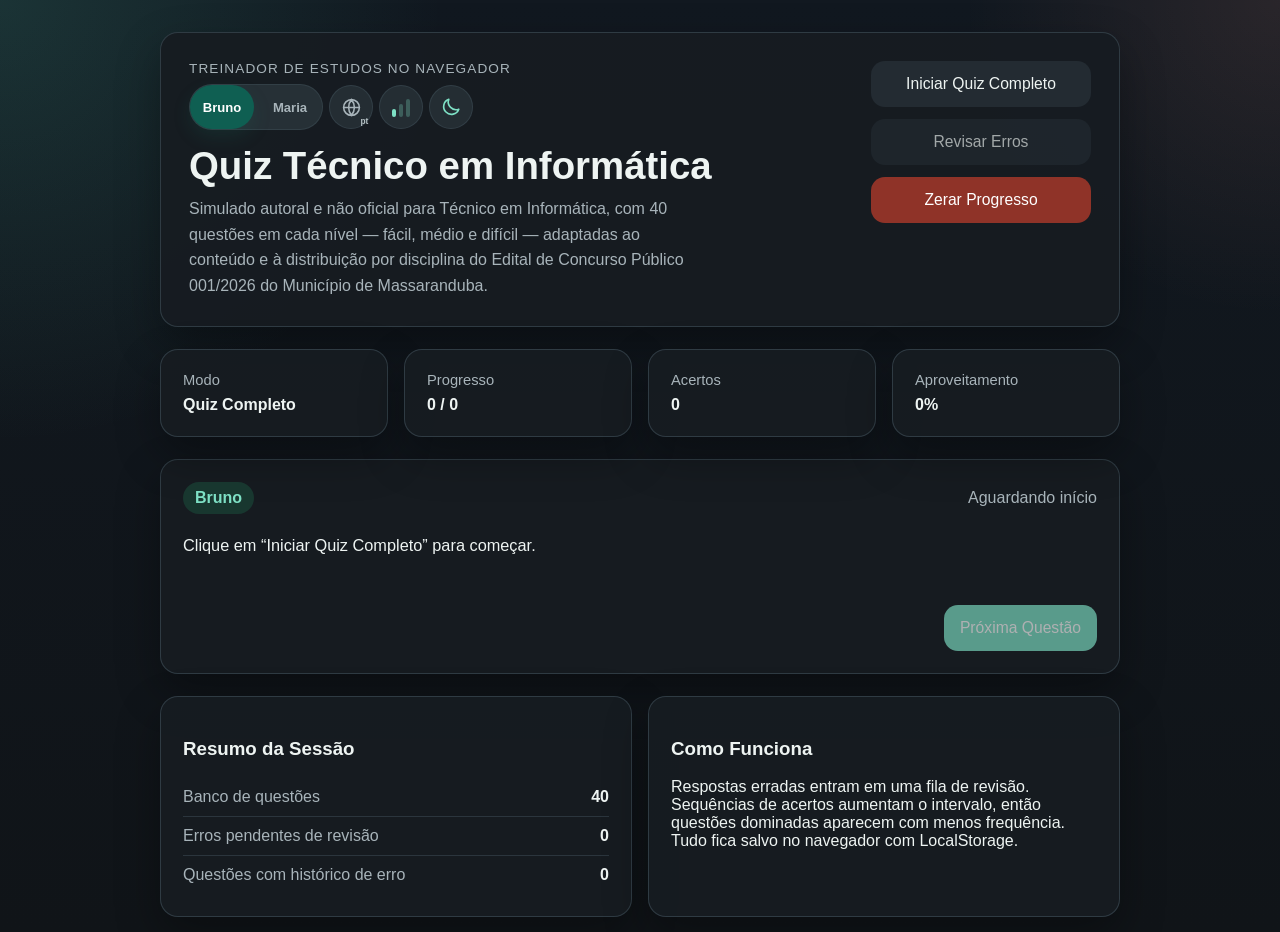
==== index.html @ c8f6e321 "style: refine compact header controls Restore the full Bruno and Maria profile labels, use one langu" ====
<!DOCTYPE html>
<html lang="pt-BR">
<head>
  <meta charset="UTF-8">
  <meta name="viewport" content="width=device-width, initial-scale=1.0">
  <title>Sistema de Quiz Estático</title>
  <script>
    const savedTheme = localStorage.getItem("static-quiz-system-theme");
    document.documentElement.dataset.theme = savedTheme || "dark";
  </script>
  <link rel="stylesheet" href="style.css?v=20260902-icon-controls7">
</head>
<body>
  <main class="app-shell">
    <header class="hero">
      <div>
        <p class="eyebrow" data-i18n="eyebrow">Treinador de estudos no navegador</p>
        <div class="switch-row">
          <div class="profile-switch" role="group" aria-label="Selecionar perfil do quiz" data-i18n-aria-label="profileSwitchLabel">
            <button class="profile-btn active" type="button" data-profile="bruno" aria-label="Bruno" title="Bruno" aria-pressed="true">
              Bruno
            </button>
            <button class="profile-btn" type="button" data-profile="maria" aria-label="Maria" title="Maria" aria-pressed="false">
              Maria
            </button>
          </div>
          <button id="language-toggle-btn" class="language-toggle-btn" type="button" data-language="pt" aria-label="Idioma atual: Português (Brasil). Ativar Inglês (Reino Unido)." title="Idioma atual: Português (Brasil). Ativar Inglês (Reino Unido).">
            <svg class="control-icon language-icon" viewBox="0 0 24 24" aria-hidden="true" focusable="false">
              <circle cx="12" cy="12" r="9"></circle>
              <path d="M3 12h18M12 3a14 14 0 0 1 0 18M12 3a14 14 0 0 0 0 18"></path>
            </svg>
            <span class="language-code language-code-pt" aria-hidden="true">pt</span>
            <span class="language-code language-code-en" aria-hidden="true">en</span>
          </button>
          <div class="mode-controls">
            <button id="difficulty-toggle-btn" class="difficulty-toggle-btn" type="button" data-difficulty="easy" aria-label="Dificuldade atual: Fácil. Ativar Médio.">
              <span class="difficulty-icon" aria-hidden="true">
                <span></span>
                <span></span>
                <span></span>
              </span>
              <span class="visually-hidden" data-i18n="difficultyToggleLabel">Dificuldade:</span>
              <strong id="difficulty-toggle-value" class="visually-hidden">Fácil</strong>
            </button>
            <button id="theme-toggle-btn" class="theme-toggle-btn" type="button" aria-pressed="false" data-i18n-aria-label="themeToggleLabel" data-i18n-title="themeToggleLabel" title="Alternar modo escuro">
              <svg class="control-icon theme-state-icon theme-sun-icon" viewBox="0 0 24 24" aria-hidden="true" focusable="false">
                <circle cx="12" cy="12" r="4"></circle>
                <path d="M12 2v2M12 20v2M4.93 4.93l1.42 1.42M17.66 17.66l1.41 1.41M2 12h2M20 12h2M4.93 19.07l1.42-1.42M17.66 6.34l1.41-1.41"></path>
              </svg>
              <svg class="control-icon theme-state-icon theme-moon-icon" viewBox="0 0 24 24" aria-hidden="true" focusable="false">
                <path d="M20.5 14.4A8.5 8.5 0 0 1 9.6 3.5 8.5 8.5 0 1 0 20.5 14.4z"></path>
              </svg>
              <span class="theme-toggle-label visually-hidden" data-i18n="themeToggle">Tema escuro</span>
            </button>
          </div>
        </div>
        <h1 id="app-title">Quiz Técnico em Informática</h1>
        <p id="app-subtitle" class="subtitle">
          Simulado autoral e não oficial com 40 questões nos níveis fácil, médio e difícil, progresso salvo e revisão de erros.
        </p>
      </div>
      <div class="hero-actions">
        <button id="start-all-btn" class="secondary-btn" data-i18n="startAll">Iniciar Quiz Completo</button>
        <button id="review-mode-btn" class="secondary-btn" data-i18n="reviewWrong">Revisar Erros</button>
        <button id="reset-progress-btn" class="danger-btn" data-i18n="resetProgress">Zerar Progresso</button>
      </div>
    </header>

    <section class="dashboard">
      <article class="card stat-card">
        <span class="stat-label" data-i18n="modeLabel">Modo</span>
        <strong id="mode-label">Quiz Completo</strong>
      </article>
      <article class="card stat-card">
        <span class="stat-label" data-i18n="progressLabel">Progresso</span>
        <strong id="progress-label">0 / 0</strong>
      </article>
      <article class="card stat-card">
        <span class="stat-label" data-i18n="scoreLabel">Acertos</span>
        <strong id="score-label">0</strong>
      </article>
      <article class="card stat-card">
        <span class="stat-label" data-i18n="accuracyLabel">Aproveitamento</span>
        <strong id="accuracy-label">0%</strong>
      </article>
    </section>

    <section class="card question-panel">
      <div class="question-meta">
        <span id="question-category" class="pill">Categoria</span>
        <span id="question-position">Questão 1</span>
      </div>

      <div id="question-text" class="question-text" role="heading" aria-level="2" tabindex="-1" aria-live="polite">
        Clique em “Iniciar Quiz Completo” para começar.
      </div>

      <div id="answer-buttons" class="answer-grid"></div>

      <div id="feedback-box" class="feedback-box hidden" aria-live="polite"></div>

      <div class="question-actions">
        <button id="next-btn" class="primary-btn" disabled data-i18n="nextQuestion">Próxima Questão</button>
      </div>
    </section>

    <section class="grid-two">
      <article class="card">
        <h3 data-i18n="sessionSummaryTitle">Resumo da Sessão</h3>
        <dl class="summary-list">
          <div>
            <dt data-i18n="questionBankLabel">Banco de questões</dt>
            <dd id="bank-size">0</dd>
          </div>
          <div>
            <dt data-i18n="pendingReviewLabel">Erros pendentes de revisão</dt>
            <dd id="pending-review">0</dd>
          </div>
          <div>
            <dt data-i18n="trackedReviewLabel">Questões com histórico de erro</dt>
            <dd id="tracked-review">0</dd>
          </div>
        </dl>
      </article>

      <article class="card">
        <h3 data-i18n="howItWorksTitle">Como Funciona</h3>
        <p data-i18n="howItWorksText">
          Respostas erradas entram em uma fila de revisão. Sequências de acertos aumentam o intervalo,
          então questões dominadas aparecem com menos frequência. Tudo fica salvo no navegador com LocalStorage.
        </p>
      </article>
    </section>
  </main>

  <script src="questions.js?v=20260902-difficulty1"></script>
  <script src="bruno-hard-questions.js?v=20260902-evidence2"></script>
  <script src="bruno-easy-questions.js?v=20260902-evidence2"></script>
  <script src="bruno-difficult-questions.js?v=20260902-evidence2"></script>
  <script src="bruno-question-banks.js?v=20260902-difficulty1"></script>
  <script src="maria-hard-questions.js?v=20260902-difficulty2"></script>
  <script src="maria-easy-questions.js?v=20260902-difficulty2"></script>
  <script src="maria-question-banks.js?v=20260902-difficulty2"></script>
  <script src="questions-en.js?v=20260902-difficulty2"></script>
  <script src="bruno-hard-questions-en.js?v=20260902-evidence2"></script>
  <script src="bruno-easy-questions-en.js?v=20260902-evidence2"></script>
  <script src="bruno-difficult-questions-en.js?v=20260902-evidence2"></script>
  <script src="maria-hard-questions-en.js?v=20260902-difficulty2"></script>
  <script src="maria-easy-questions-en.js?v=20260902-difficulty2"></script>
  <script src="maria-mode-translations-en.js?v=20260902-difficulty2"></script>
  <script src="app.js?v=20260902-icon-controls7"></script>
</body>
</html>
---- style.css ----
:root {
  color-scheme: light;
  --bg: #f4f1ea;
  --panel: #fffdf8;
  --panel-strong: #ffffff;
  --ink: #1f2a2e;
  --muted: #66757d;
  --line: #d8d0c4;
  --accent: #1d6f5f;
  --accent-soft: #d7efe9;
  --danger: #a84432;
  --danger-action: #2b2f31;
  --danger-soft: #f8ddd7;
  --success: #206246;
  --success-soft: #dcf4e5;
  --shadow: 0 18px 45px rgba(43, 49, 52, 0.08);
  --radius: 18px;
}

html[data-theme="dark"] {
  color-scheme: dark;
  --bg: #101418;
  --panel: #171c21;
  --panel-strong: #1e252b;
  --ink: #eef4f2;
  --muted: #a8b4ba;
  --line: #344149;
  --accent: #7ee0c5;
  --accent-strong: #0f5f52;
  --accent-soft: #18372f;
  --danger: #ff9b85;
  --danger-action: #8f3328;
  --danger-soft: #3b211f;
  --success: #84d9a9;
  --success-soft: #183225;
  --shadow: 0 18px 45px rgba(0, 0, 0, 0.32);
}

* {
  box-sizing: border-box;
}

body {
  margin: 0;
  min-height: 100vh;
  font-family: "Segoe UI", Tahoma, Geneva, Verdana, sans-serif;
  color: var(--ink);
  background:
    radial-gradient(circle at top left, rgba(29, 111, 95, 0.12), transparent 28%),
    radial-gradient(circle at top right, rgba(168, 68, 50, 0.08), transparent 20%),
    linear-gradient(180deg, #f8f5ee 0%, var(--bg) 100%);
}

html[data-theme="dark"] body {
  background:
    radial-gradient(circle at top left, rgba(78, 195, 166, 0.16), transparent 28%),
    radial-gradient(circle at top right, rgba(255, 155, 133, 0.1), transparent 20%),
    linear-gradient(180deg, #111820 0%, var(--bg) 100%);
}

.app-shell {
  width: min(960px, calc(100% - 32px));
  margin: 32px auto 48px;
}

.hero,
.card {
  background: color-mix(in srgb, var(--panel) 94%, transparent);
  border: 1px solid color-mix(in srgb, var(--line) 85%, transparent);
  border-radius: var(--radius);
  box-shadow: var(--shadow);
}

.hero {
  display: flex;
  justify-content: space-between;
  gap: 24px;
  padding: 28px;
  margin-bottom: 22px;
}

.eyebrow {
  margin: 0 0 8px;
  font-size: 0.85rem;
  letter-spacing: 0.08em;
  text-transform: uppercase;
  color: var(--muted);
}

.hero h1 {
  margin: 0 0 8px;
  font-size: clamp(2rem, 3vw, 2.7rem);
}

.switch-row {
  display: flex;
  flex-wrap: nowrap;
  gap: 6px;
  align-items: center;
  margin-bottom: 14px;
}

.mode-controls {
  display: inline-flex;
  flex-wrap: nowrap;
  gap: 6px;
  align-items: center;
  min-width: 0;
}

.profile-switch {
  display: grid;
  grid-template-columns: repeat(2, 64px);
  gap: 4px;
  height: 46px;
  padding: 0;
  border: 1px solid color-mix(in srgb, var(--line) 90%, transparent);
  border-radius: 999px;
  background: color-mix(in srgb, var(--panel-strong) 62%, var(--line));
}

.profile-btn,
.language-toggle-btn,
.difficulty-toggle-btn,
.theme-toggle-btn {
  width: 44px;
  height: 44px;
  min-width: 44px;
  min-height: 44px;
  padding: 0;
  border-radius: 999px;
  background: transparent;
  color: var(--muted);
  font-weight: 700;
}

.profile-btn,
.language-toggle-btn {
  display: grid;
  place-items: center;
}

.language-toggle-btn {
  position: relative;
}

.profile-btn {
  width: 64px;
  min-width: 64px;
  font-size: 0.82rem;
}

.language-toggle-btn,
.difficulty-toggle-btn,
.theme-toggle-btn {
  display: inline-flex;
  justify-content: center;
  align-items: center;
  border: 1px solid color-mix(in srgb, var(--line) 90%, transparent);
  background: color-mix(in srgb, var(--panel-strong) 72%, var(--line));
}

.theme-toggle-btn {
  flex: 0 0 auto;
}

.difficulty-toggle-btn {
  flex: 0 0 auto;
}

.control-icon {
  width: 21px;
  height: 21px;
  fill: none;
  stroke: currentColor;
  stroke-width: 1.8;
  stroke-linecap: round;
  stroke-linejoin: round;
}

.language-icon {
  width: 21px;
  height: 21px;
}

.language-code {
  position: absolute;
  right: 4px;
  bottom: 3px;
  font-size: 0.52rem;
  font-weight: 800;
  line-height: 1;
  letter-spacing: -0.02em;
}

.language-code-pt {
  color: color-mix(in srgb, var(--muted) 85%, var(--ink));
}

.language-code-en {
  display: none;
  color: var(--accent);
}

.language-toggle-btn[data-language="en"] .language-code-pt {
  display: none;
}

.language-toggle-btn[data-language="en"] .language-code-en {
  display: block;
}

.difficulty-icon {
  display: inline-flex;
  align-items: flex-end;
  gap: 3px;
  height: 20px;
  color: var(--accent);
}

.difficulty-icon span {
  width: 4px;
  border-radius: 999px;
  background: currentColor;
  opacity: 0.28;
  transition: opacity 0.18s ease;
}

.difficulty-icon span:nth-child(1) {
  height: 8px;
}

.difficulty-icon span:nth-child(2) {
  height: 13px;
}

.difficulty-icon span:nth-child(3) {
  height: 18px;
}

.difficulty-toggle-btn[data-difficulty="easy"] .difficulty-icon span:nth-child(1),
.difficulty-toggle-btn[data-difficulty="medium"] .difficulty-icon span:nth-child(-n + 2),
.difficulty-toggle-btn[data-difficulty="hard"] .difficulty-icon span {
  opacity: 1;
}

.visually-hidden {
  position: absolute;
  width: 1px;
  height: 1px;
  padding: 0;
  margin: -1px;
  overflow: hidden;
  clip: rect(0 0 0 0);
  clip-path: inset(50%);
  white-space: nowrap;
  border: 0;
}

.difficulty-toggle-btn[hidden] {
  display: none;
}

.theme-state-icon {
  width: 22px;
  height: 22px;
  color: var(--accent);
}

.theme-moon-icon {
  display: none;
}

html[data-theme="dark"] .theme-sun-icon {
  display: none;
}

html[data-theme="dark"] .theme-moon-icon {
  display: block;
}

.profile-btn.active {
  background: var(--accent-strong, var(--accent));
  color: #fff;
  box-shadow: 0 8px 18px rgba(29, 111, 95, 0.18);
}

.subtitle {
  margin: 0;
  max-width: 58ch;
  color: var(--muted);
  line-height: 1.6;
}

.hero-actions {
  display: flex;
  flex-direction: column;
  gap: 12px;
  min-width: 220px;
}

.dashboard,
.grid-two {
  display: grid;
  gap: 16px;
}

.dashboard {
  grid-template-columns: repeat(4, minmax(0, 1fr));
  margin-bottom: 22px;
}

.grid-two {
  grid-template-columns: repeat(2, minmax(0, 1fr));
}

.card {
  padding: 22px;
}

.stat-card {
  display: flex;
  flex-direction: column;
  gap: 8px;
}

.stat-label {
  color: var(--muted);
  font-size: 0.92rem;
}

.question-panel {
  margin-bottom: 22px;
}

.question-meta {
  display: flex;
  justify-content: space-between;
  align-items: center;
  gap: 16px;
  margin-bottom: 18px;
  color: var(--muted);
}

.pill {
  display: inline-flex;
  align-items: center;
  padding: 7px 12px;
  border-radius: 999px;
  background: var(--accent-soft);
  color: var(--accent);
  font-weight: 700;
}

.question-text {
  margin: 0 0 24px;
  font-size: 1.02rem;
  line-height: 1.62;
  font-weight: 500;
  overflow-wrap: anywhere;
}

.text-block {
  margin: 0 0 12px;
}

.text-block:last-child {
  margin-bottom: 0;
}

.text-block-heading {
  margin-top: 16px;
  font-weight: 800;
  color: var(--ink);
}

.text-block-item {
  margin-left: 16px;
  padding-left: 12px;
  border-left: 3px solid color-mix(in srgb, var(--accent) 35%, transparent);
  color: color-mix(in srgb, var(--ink) 92%, var(--muted));
}

.answer-grid {
  display: grid;
  grid-template-columns: 1fr;
  gap: 14px;
}

button {
  border: 0;
  border-radius: 14px;
  cursor: pointer;
  transition: transform 0.18s ease, box-shadow 0.18s ease, background-color 0.18s ease;
}

button:focus-visible,
.question-text:focus-visible {
  outline: 3px solid var(--accent);
  outline-offset: 3px;
}

button:hover:not(:disabled) {
  transform: translateY(-1px);
}

button:disabled {
  cursor: not-allowed;
  opacity: 0.65;
}

.answer-btn,
.primary-btn,
.secondary-btn,
.danger-btn {
  padding: 14px 16px;
  font-size: 0.98rem;
}

.answer-btn {
  display: flex;
  align-items: flex-start;
  gap: 12px;
  text-align: left;
  background: var(--panel-strong);
  border: 1px solid var(--line);
  color: var(--ink);
}

.answer-letter {
  display: inline-flex;
  flex: 0 0 auto;
  align-items: center;
  justify-content: center;
  width: 28px;
  height: 28px;
  border-radius: 50%;
  background: color-mix(in srgb, var(--line) 52%, var(--panel-strong));
  color: var(--ink);
  font-weight: 800;
}

.answer-label {
  min-width: 0;
  line-height: 1.5;
  overflow-wrap: anywhere;
}

.answer-btn:hover:not(:disabled) {
  box-shadow: 0 10px 25px rgba(31, 42, 46, 0.08);
}

.answer-btn.correct {
  background: var(--success-soft);
  border-color: rgba(32, 98, 70, 0.35);
  color: var(--success);
}

.answer-btn.incorrect {
  background: var(--danger-soft);
  border-color: rgba(168, 68, 50, 0.35);
  color: var(--danger);
}

.primary-btn {
  background: var(--accent);
  color: #fff;
}

.secondary-btn {
  background: color-mix(in srgb, var(--panel-strong) 78%, var(--line));
  color: var(--ink);
}

.danger-btn {
  background: var(--danger-action);
  color: #fff;
}

.question-actions {
  display: flex;
  justify-content: flex-end;
  margin-top: 22px;
}

.feedback-box {
  margin-top: 18px;
  padding: 14px 16px;
  border-radius: 14px;
  line-height: 1.55;
  border: 1px solid transparent;
}

.feedback-box.success {
  background: var(--success-soft);
  color: var(--success);
  border-color: rgba(32, 98, 70, 0.3);
}

.feedback-box.error {
  background: var(--danger-soft);
  color: var(--danger);
  border-color: rgba(168, 68, 50, 0.3);
}

.hidden {
  display: none;
}

.summary-list {
  margin: 0;
}

.summary-list div {
  display: flex;
  justify-content: space-between;
  gap: 16px;
  padding: 10px 0;
  border-bottom: 1px solid color-mix(in srgb, var(--line) 70%, transparent);
}

.summary-list div:last-child {
  border-bottom: 0;
}

.summary-list dt {
  color: var(--muted);
}

.summary-list dd {
  margin: 0;
  font-weight: 700;
}

@media (max-width: 840px) {
  .hero,
  .dashboard,
  .grid-two,
  .answer-grid {
    grid-template-columns: 1fr;
  }

  .hero {
    flex-direction: column;
  }

  .hero-actions {
    min-width: auto;
  }
}

@media (max-width: 520px) {
  .app-shell {
    width: min(100% - 20px, 960px);
    margin: 16px auto 32px;
  }

  .hero,
  .card {
    border-radius: 14px;
  }

  .hero,
  .card {
    padding: 18px;
  }

  .question-meta {
    align-items: flex-start;
    flex-direction: column;
    gap: 10px;
  }

  .answer-btn,
  .primary-btn,
  .secondary-btn,
  .danger-btn {
    width: 100%;
  }
}

@media (max-width: 480px) {
  .switch-row {
    justify-content: center;
    gap: 4px;
  }

  .mode-controls {
    gap: 4px;
  }
}

@media (max-width: 360px) {
  .app-shell {
    width: min(100% - 14px, 960px);
  }

  .switch-row {
    width: calc(100% + 36px);
    margin-inline: -18px;
  }
}
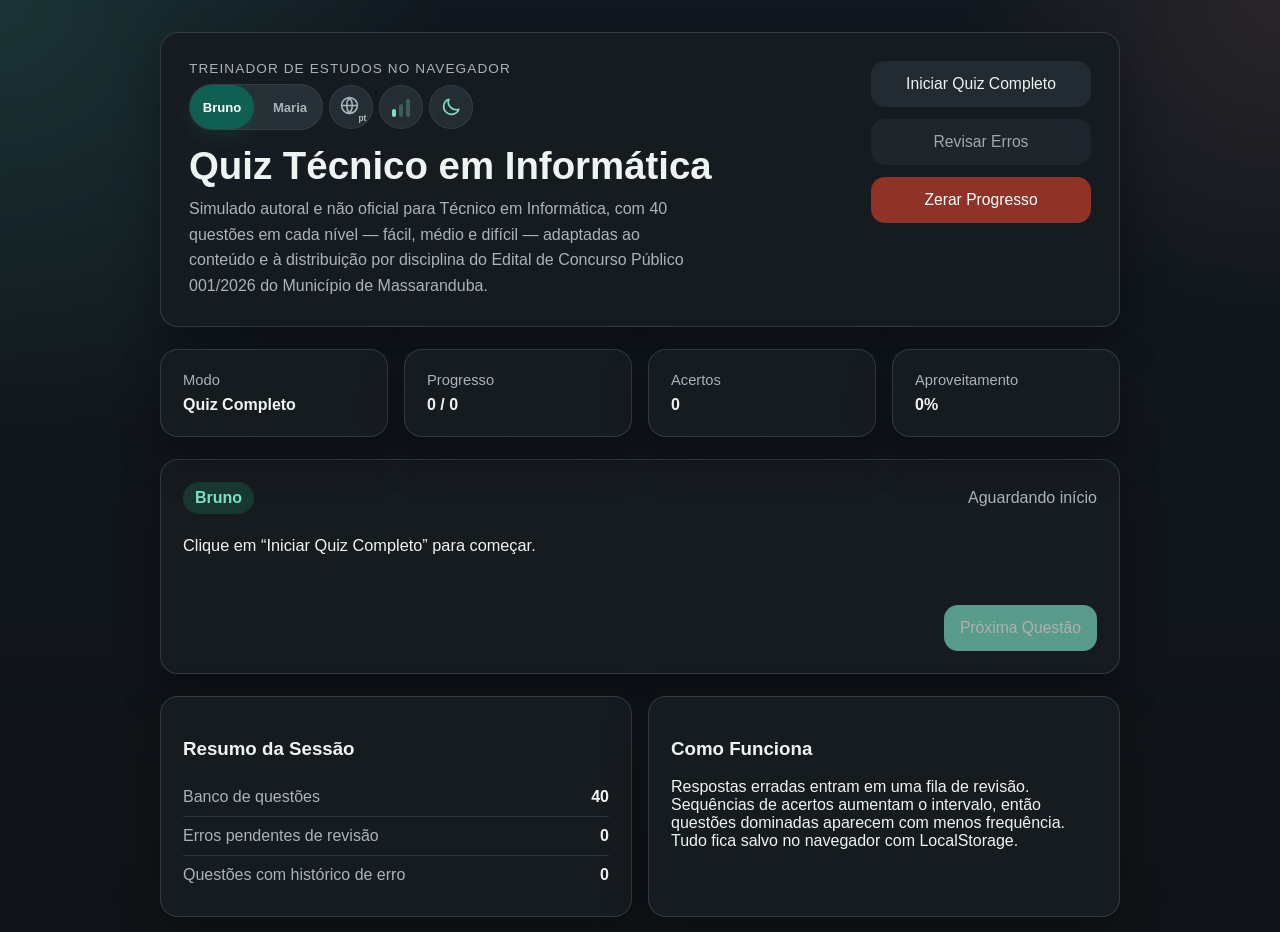
==== commit 12073665: "style: clarify language control state Keep the pt/en badge inside the language button and colour bot" ====
--- a/index.html
+++ b/index.html
@@ -8,7 +8,7 @@
     const savedTheme = localStorage.getItem("static-quiz-system-theme");
     document.documentElement.dataset.theme = savedTheme || "dark";
   </script>
-  <link rel="stylesheet" href="style.css?v=20260902-icon-controls7">
+  <link rel="stylesheet" href="style.css?v=20260902-icon-controls8">
 </head>
 <body>
   <main class="app-shell">
@@ -148,6 +148,6 @@
   <script src="maria-hard-questions-en.js?v=20260902-difficulty2"></script>
   <script src="maria-easy-questions-en.js?v=20260902-difficulty2"></script>
   <script src="maria-mode-translations-en.js?v=20260902-difficulty2"></script>
-  <script src="app.js?v=20260902-icon-controls7"></script>
+  <script src="app.js?v=20260902-icon-controls8"></script>
 </body>
 </html>
--- a/style.css
+++ b/style.css
@@ -181,12 +181,14 @@
 .language-icon {
   width: 21px;
   height: 21px;
+  transform: translate(-2px, -2px);
+  transition: color 0.18s ease;
 }
 
 .language-code {
   position: absolute;
-  right: 4px;
-  bottom: 3px;
+  right: 6px;
+  bottom: 6px;
   font-size: 0.52rem;
   font-weight: 800;
   line-height: 1;
@@ -208,6 +210,10 @@
 
 .language-toggle-btn[data-language="en"] .language-code-en {
   display: block;
+}
+
+.language-toggle-btn[data-language="en"] .language-icon {
+  color: var(--accent);
 }
 
 .difficulty-icon {
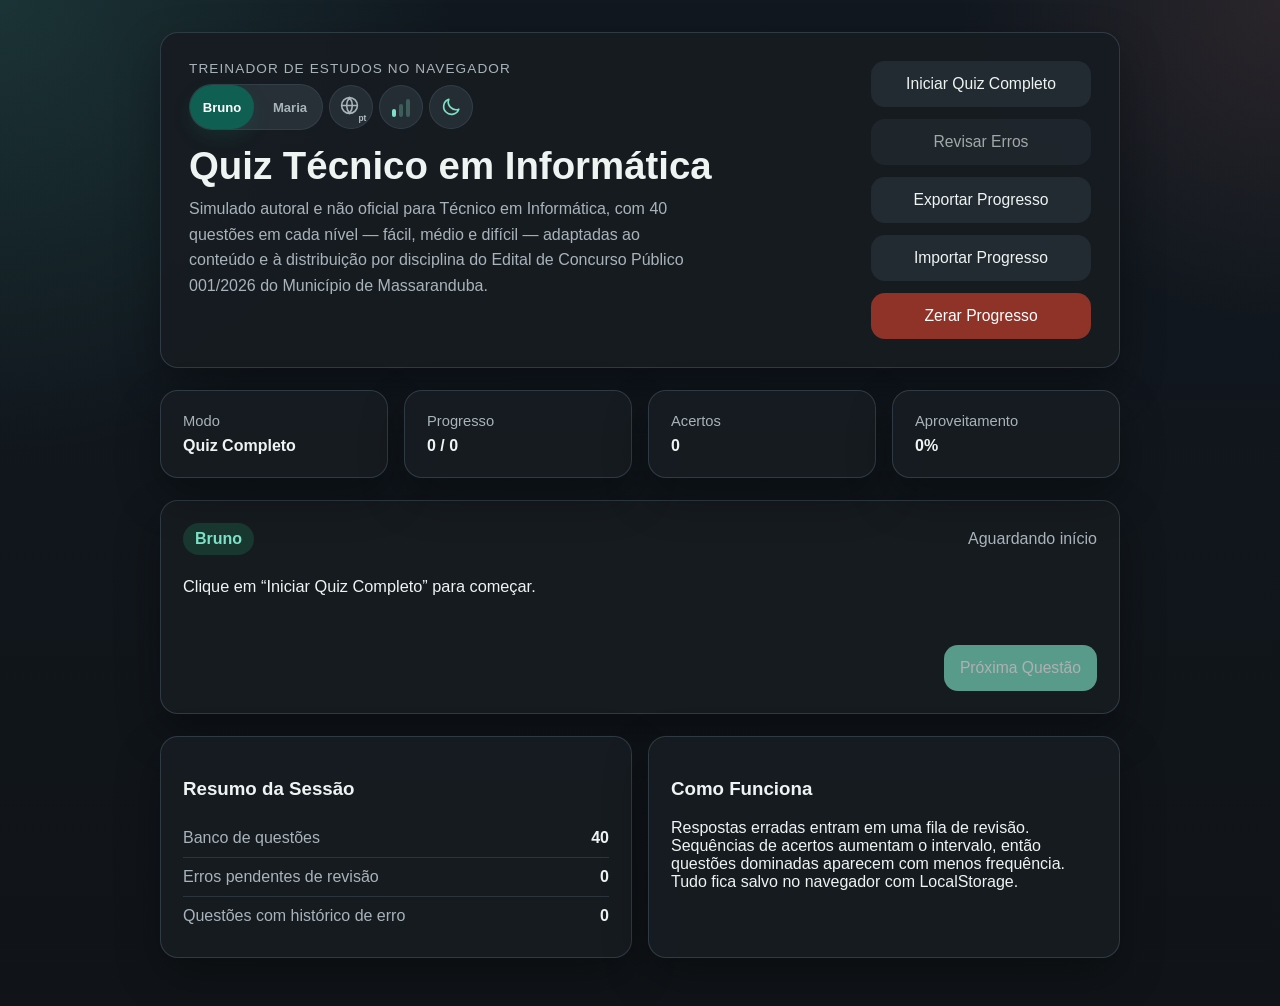
==== commit ea346129: "Show weighted score before mistake review Co-authored-by: Copilot App <223556219+Copilot@users.norep" ====
--- a/index.html
+++ b/index.html
@@ -62,6 +62,8 @@
       <div class="hero-actions">
         <button id="start-all-btn" class="secondary-btn" data-i18n="startAll">Iniciar Quiz Completo</button>
         <button id="review-mode-btn" class="secondary-btn" data-i18n="reviewWrong">Revisar Erros</button>
+        <button id="export-progress-btn" class="secondary-btn" type="button" data-i18n="exportProgress">Exportar Progresso</button>
+        <button id="import-progress-btn" class="secondary-btn" type="button" data-i18n="importProgress">Importar Progresso</button>
         <button id="reset-progress-btn" class="danger-btn" data-i18n="resetProgress">Zerar Progresso</button>
       </div>
     </header>
@@ -133,6 +135,8 @@
     </section>
   </main>
 
+  <input id="import-progress-input" type="file" accept="application/json" hidden>
+
   <script src="questions.js?v=20260902-difficulty1"></script>
   <script src="bruno-hard-questions.js?v=20260902-evidence2"></script>
   <script src="bruno-easy-questions.js?v=20260902-evidence2"></script>
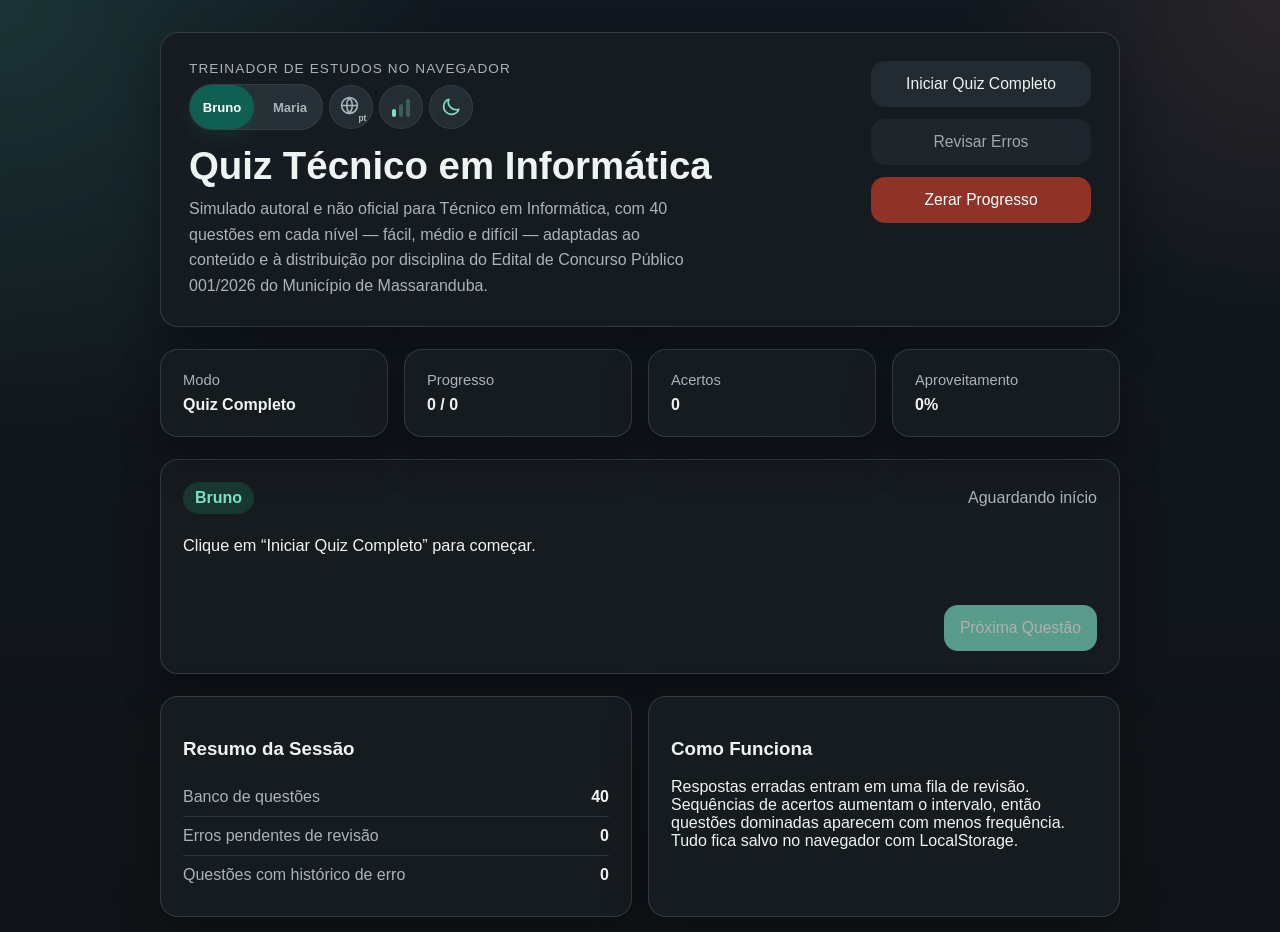
==== commit 0497432a: "Remove weighted score result Co-authored-by: Copilot App <223556219+Copilot@users.noreply.github.com" ====
--- a/index.html
+++ b/index.html
@@ -62,8 +62,6 @@
       <div class="hero-actions">
         <button id="start-all-btn" class="secondary-btn" data-i18n="startAll">Iniciar Quiz Completo</button>
         <button id="review-mode-btn" class="secondary-btn" data-i18n="reviewWrong">Revisar Erros</button>
-        <button id="export-progress-btn" class="secondary-btn" type="button" data-i18n="exportProgress">Exportar Progresso</button>
-        <button id="import-progress-btn" class="secondary-btn" type="button" data-i18n="importProgress">Importar Progresso</button>
         <button id="reset-progress-btn" class="danger-btn" data-i18n="resetProgress">Zerar Progresso</button>
       </div>
     </header>
@@ -135,8 +133,6 @@
     </section>
   </main>
 
-  <input id="import-progress-input" type="file" accept="application/json" hidden>
-
   <script src="questions.js?v=20260902-difficulty1"></script>
   <script src="bruno-hard-questions.js?v=20260902-evidence2"></script>
   <script src="bruno-easy-questions.js?v=20260902-evidence2"></script>
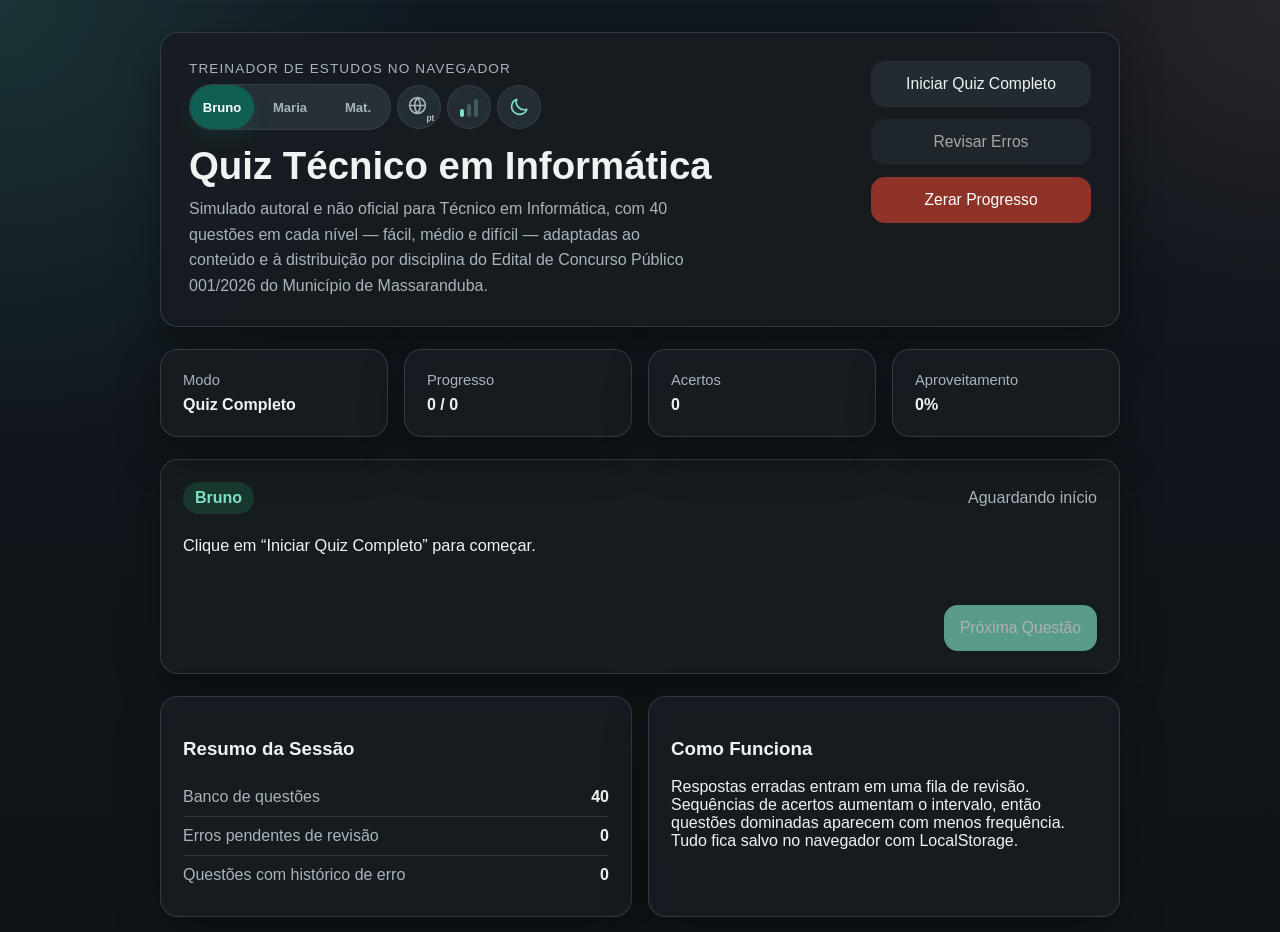
==== commit c90a79bd: "Add standalone mathematics practice mode" ====
--- a/index.html
+++ b/index.html
@@ -22,6 +22,9 @@
             </button>
             <button class="profile-btn" type="button" data-profile="maria" aria-label="Maria" title="Maria" aria-pressed="false">
               Maria
+            </button>
+            <button class="profile-btn" type="button" data-profile="math" aria-label="Matemática" title="Matemática" aria-pressed="false">
+              Mat.
             </button>
           </div>
           <button id="language-toggle-btn" class="language-toggle-btn" type="button" data-language="pt" aria-label="Idioma atual: Português (Brasil). Ativar Inglês (Reino Unido)." title="Idioma atual: Português (Brasil). Ativar Inglês (Reino Unido).">
@@ -100,7 +103,7 @@
       <div id="feedback-box" class="feedback-box hidden" aria-live="polite"></div>
 
       <div class="question-actions">
-        <button id="next-btn" class="primary-btn" disabled data-i18n="nextQuestion">Próxima Questão</button>
+        <button id="next-btn" class="primary-btn" type="button" disabled data-i18n="nextQuestion">Próxima Questão</button>
       </div>
     </section>
 
@@ -141,6 +144,7 @@
   <script src="maria-hard-questions.js?v=20260902-difficulty2"></script>
   <script src="maria-easy-questions.js?v=20260902-difficulty2"></script>
   <script src="maria-question-banks.js?v=20260902-difficulty2"></script>
+  <script src="math-questions.js?v=20261027-math-mode1"></script>
   <script src="questions-en.js?v=20260902-difficulty2"></script>
   <script src="bruno-hard-questions-en.js?v=20260902-evidence2"></script>
   <script src="bruno-easy-questions-en.js?v=20260902-evidence2"></script>
@@ -148,6 +152,7 @@
   <script src="maria-hard-questions-en.js?v=20260902-difficulty2"></script>
   <script src="maria-easy-questions-en.js?v=20260902-difficulty2"></script>
   <script src="maria-mode-translations-en.js?v=20260902-difficulty2"></script>
-  <script src="app.js?v=20260902-icon-controls8"></script>
+  <script src="math-questions-en.js?v=20261027-math-mode1"></script>
+  <script src="app.js?v=20261027-math-mode1"></script>
 </body>
 </html>
--- a/style.css
+++ b/style.css
@@ -110,7 +110,7 @@
 
 .profile-switch {
   display: grid;
-  grid-template-columns: repeat(2, 64px);
+  grid-template-columns: repeat(3, 64px);
   gap: 4px;
   height: 46px;
   padding: 0;
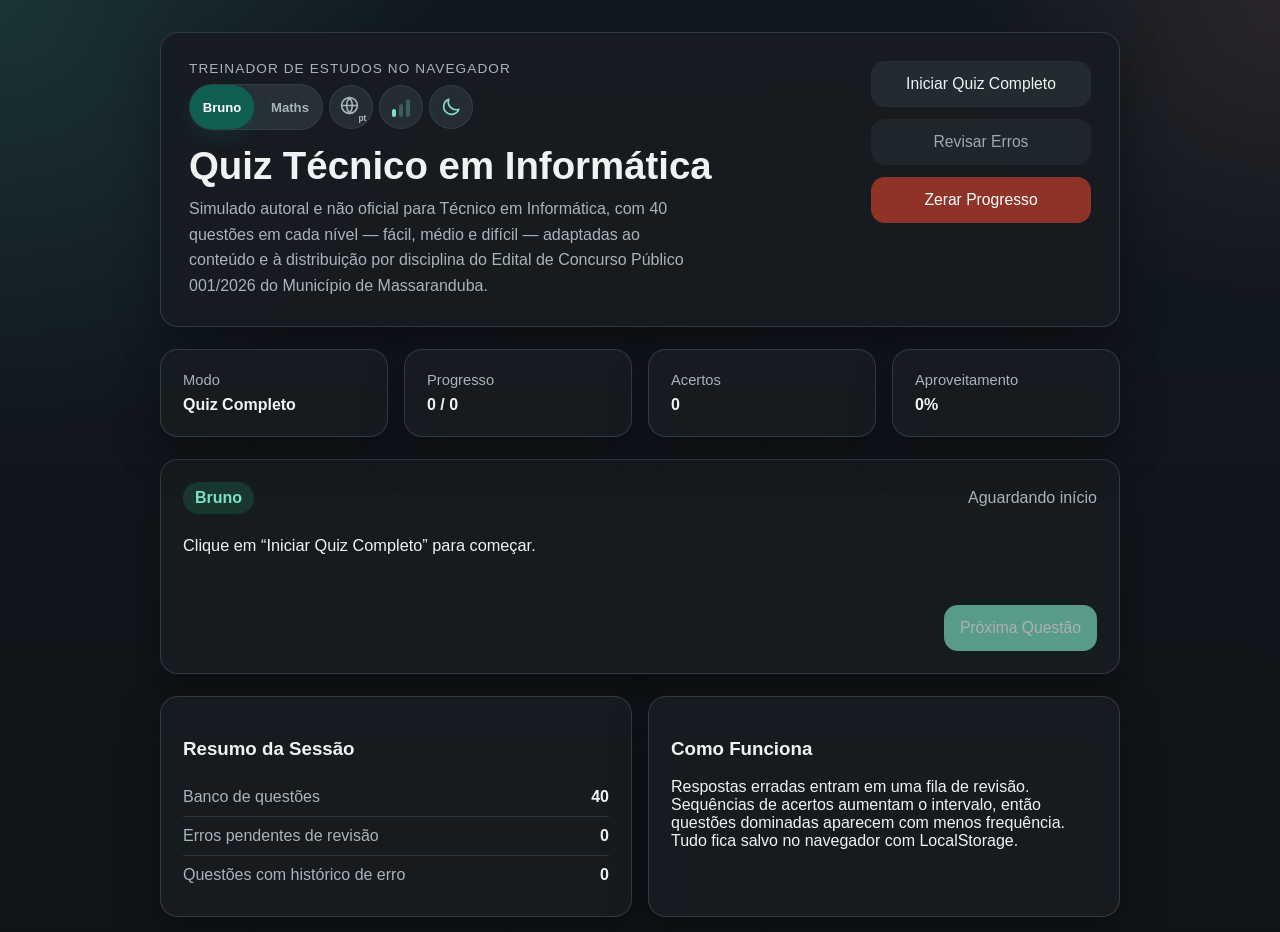
==== commit 642a331d: "Use the Maria profile for Maths practice" ====
--- a/index.html
+++ b/index.html
@@ -20,11 +20,8 @@
             <button class="profile-btn active" type="button" data-profile="bruno" aria-label="Bruno" title="Bruno" aria-pressed="true">
               Bruno
             </button>
-            <button class="profile-btn" type="button" data-profile="maria" aria-label="Maria" title="Maria" aria-pressed="false">
-              Maria
-            </button>
-            <button class="profile-btn" type="button" data-profile="math" aria-label="Matemática" title="Matemática" aria-pressed="false">
-              Mat.
+            <button class="profile-btn" type="button" data-profile="maria" aria-label="Maths" title="Maths" aria-pressed="false">
+              Maths
             </button>
           </div>
           <button id="language-toggle-btn" class="language-toggle-btn" type="button" data-language="pt" aria-label="Idioma atual: Português (Brasil). Ativar Inglês (Reino Unido)." title="Idioma atual: Português (Brasil). Ativar Inglês (Reino Unido).">
--- a/style.css
+++ b/style.css
@@ -110,7 +110,7 @@
 
 .profile-switch {
   display: grid;
-  grid-template-columns: repeat(3, 64px);
+  grid-template-columns: repeat(2, 64px);
   gap: 4px;
   height: 46px;
   padding: 0;
